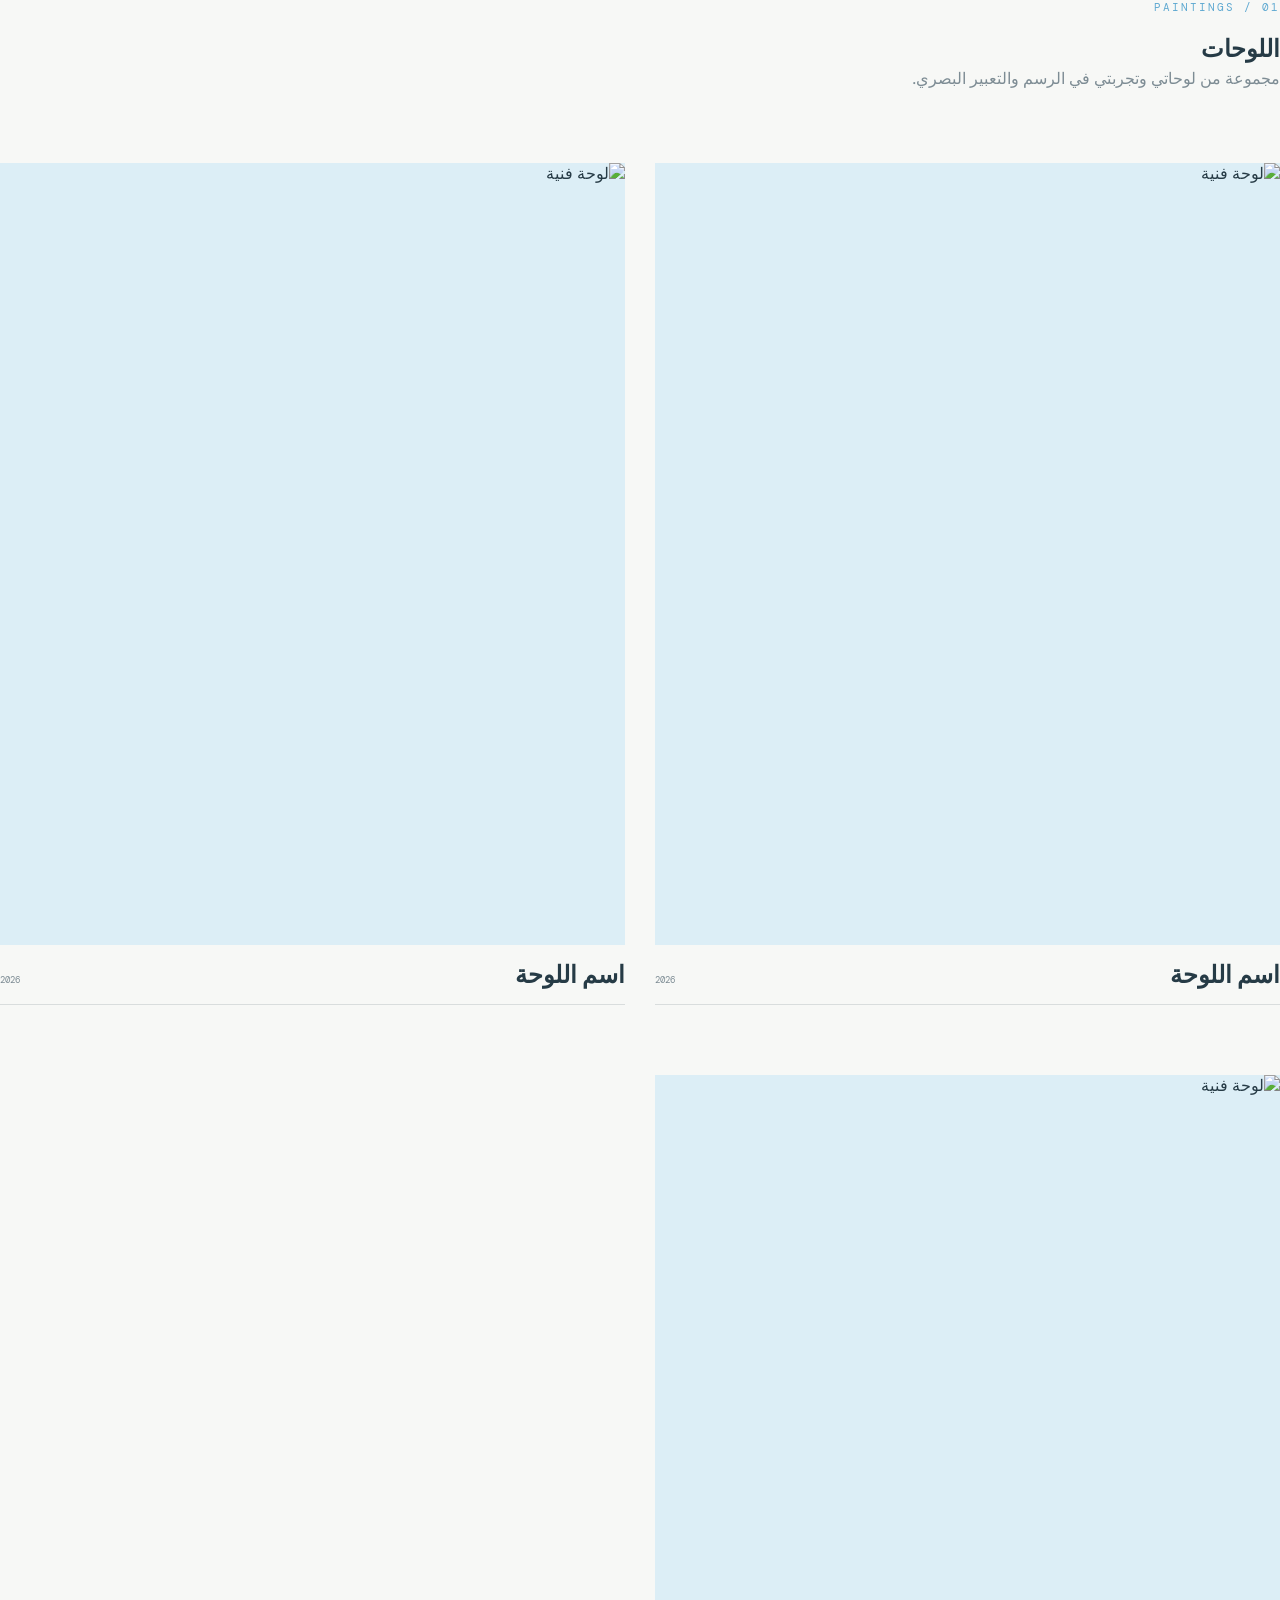
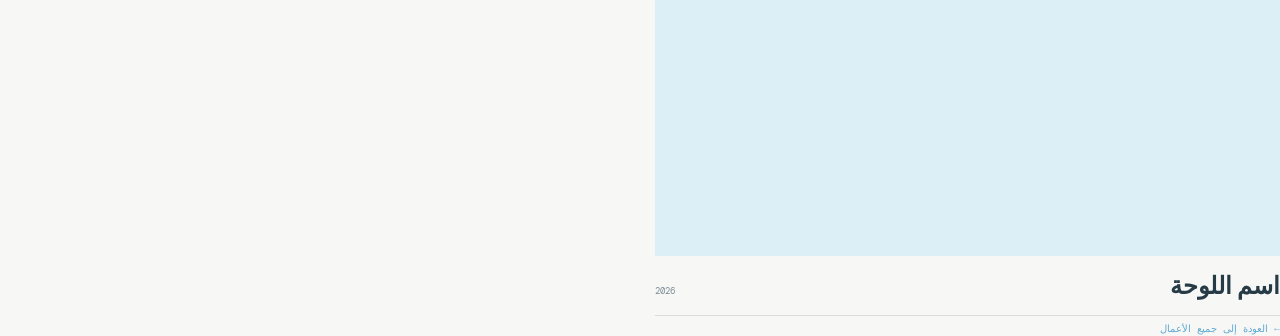
==== painting.html @ 17b0424d "first commit" ====
<!DOCTYPE html>
<html lang="ar" dir="rtl">

<head>

    <meta charset="UTF-8">

    <meta name="viewport"
          content="width=device-width, initial-scale=1.0">

    <meta name="description"
          content="رفاء صادق — مجموعة اللوحات الفنية">

    <title>اللوحات — رفاء صادق</title>

    <!-- Google Fonts -->
    <link rel="preconnect"
          href="https://fonts.googleapis.com">

    <link rel="preconnect"
          href="https://fonts.gstatic.com"
          crossorigin>

    <link href="https://fonts.googleapis.com/css2?family=Cormorant+Garamond:wght@400;500;600;700&family=DM+Mono:wght@400;500&family=Inter:wght@300;400;500;600&display=swap"
          rel="stylesheet">

    <!-- CSS -->
    <link rel="stylesheet"
          href="css/style.css">

</head>

<body>

    <main class="collection-page">

     


        <!-- عنوان المجموعة -->
        <section class="collection-header">

            <p class="eyebrow">
                01 / PAINTINGS
            </p>

            <h1>
                اللوحات
            </h1>

            <p>
                مجموعة من لوحاتي وتجربتي
                في الرسم والتعبير البصري.
            </p>

        </section>


        <!-- الأعمال -->
        <section class="collection-gallery">


            <!-- عمل 1 -->
            <article class="collection-item">

                <div class="collection-item-image">

                    <img src="assets/works/paintings/painting-01.jpg"
                         alt="لوحة فنية"
                         loading="lazy">

                </div>

                <div class="collection-item-info">

                    <h2>
                        اسم اللوحة
                    </h2>

                    <span>
                        2026
                    </span>

                </div>

            </article>


            <!-- عمل 2 -->
            <article class="collection-item">

                <div class="collection-item-image">

                    <img src="assets/works/paintings/painting-02.jpg"
                         alt="لوحة فنية"
                         loading="lazy">

                </div>

                <div class="collection-item-info">

                    <h2>
                        اسم اللوحة
                    </h2>

                    <span>
                        2026
                    </span>

                </div>

            </article>


            <!-- عمل 3 -->
            <article class="collection-item">

                <div class="collection-item-image">

                    <img src="assets/works/paintings/painting-03.jpg"
                         alt="لوحة فنية"
                         loading="lazy">

                </div>

                <div class="collection-item-info">

                    <h2>
                        اسم اللوحة
                    </h2>

                    <span>
                        2026
                    </span>

                </div>

            </article>


        </section>
        <!-- =========================
     BACK TO WORKS
========================= -->

<div class="collection-back">

    <a href="index.html#works" class="back-button">

        <span>←</span>

        <span>
            العودة إلى جميع الأعمال
        </span>

    </a>

</div>

    </main>

</body>

</html>
---- css/style.css ----
/* =========================
   ROOT
========================= */

:root {

    --cream: #f7f8f6;
    --paper: #eef3f4;

    --sky: #8fc9e8;
    --sky-dark: #5fa9d1;
    --sky-light: #dceef6;

    --ink: #263b46;
    --muted: #7d8c94;

    --white: #ffffff;

    --border: rgba(38, 59, 70, 0.14);

    --serif: "Cormorant Garamond", serif;
    --sans: "Inter", sans-serif;
    --mono: "DM Mono", monospace;

}


/* =========================
   RESET
========================= */

* {
    margin: 0;
    padding: 0;
    box-sizing: border-box;
}

html {
    scroll-behavior: smooth;
}

body {

    background: var(--cream);

    color: var(--ink);

    font-family: var(--sans);

    overflow-x: hidden;

}

img {
    max-width: 100%;
    display: block;
}

a {
    color: inherit;
    text-decoration: none;
}


/* =========================
   NAVBAR
========================= */

.navbar {

    position: fixed;

    top: 0;
    left: 0;

    width: 100%;

    padding: 25px 5vw;

    display: flex;

    justify-content: space-between;
    align-items: center;

    z-index: 1000;

    background: rgba(247, 248, 246, 0.85);

    backdrop-filter: blur(12px);

    border-bottom: 1px solid var(--border);

}

.logo {

    font-family: var(--serif);

    font-size: 30px;

    letter-spacing: 2px;

}

.logo span {
    color: var(--sky-dark);
}


.nav-links {

    display: flex;

    gap: 35px;

}

.nav-links a {

    font-family: var(--mono);

    font-size: 11px;

    text-transform: uppercase;

    letter-spacing: 1px;

    color: var(--muted);

    transition: 0.3s;

}

.nav-links a:hover {
    color: var(--sky-dark);
}


.menu-button {
    display: none;
}


/* =========================
   HERO
========================= */

.hero {

    min-height: 100vh;

    padding: 150px 6vw 40px;

    position: relative;

    overflow: hidden;

    display: flex;

    flex-direction: column;

    justify-content: space-between;

}


.hero-top,
.hero-bottom {

    display: flex;

    justify-content: space-between;

    font-family: var(--mono);

    font-size: 10px;

    letter-spacing: 1.5px;

    color: var(--muted);

}


.hero-content {

    display: grid;

    grid-template-columns: 1fr 1fr;

    align-items: center;

    max-width: 1300px;

    width: 100%;

    margin: auto;

}


.hero-title {
    position: relative;
    z-index: 2;
}


.small-label,
.eyebrow {

    font-family: var(--mono);

    font-size: 11px;

    text-transform: uppercase;

    letter-spacing: 2px;

    color: var(--sky-dark);

    margin-bottom: 20px;

}


.hero-title h1 {

    font-family: var(--serif);

    font-size: clamp(100px, 15vw, 220px);

    font-weight: 500;

    line-height: 0.65;

    letter-spacing: -8px;

}


.hero-title h1 span {

    display: block;

    margin-left: 130px;

    margin-top: 35px;

    font-family: var(--serif);

    font-style: italic;

    font-size: 0.48em;

    letter-spacing: -2px;

    color: var(--sky-dark);

}


.hero-description {

    max-width: 380px;

    line-height: 1.8;

    color: var(--muted);

    font-size: 14px;

    margin: 50px 0 30px 10px;

}


.primary-button {

    display: inline-flex;

    gap: 30px;

    align-items: center;

    padding: 15px 22px;

    border: 1px solid var(--ink);

    font-family: var(--mono);

    font-size: 11px;

    text-transform: uppercase;

    transition: 0.3s;

}


.primary-button:hover {

    background: var(--ink);

    color: white;

}


.hero-character {

    position: relative;

    display: flex;

    justify-content: center;

}


.character-frame {

    width: min(480px, 90%);

    position: relative;

}


.character-frame::before {

    content: "";

    position: absolute;

    inset: 7% -5% 0 5%;

    background: var(--sky-light);

    border-radius: 50% 50% 20% 20%;

    z-index: -1;

}


.character-frame img {

    width: 100%;

    filter: saturate(0.9);

}


.character-note {

    position: absolute;

    right: -10px;

    bottom: 30px;

    font-family: var(--serif);

    font-style: italic;

    font-size: 17px;

    color: var(--sky-dark);
transform: rotate(-4deg);

}


.hero-bottom {
    margin-top: 30px;
}


/* =========================
   DECORATION
========================= */

.hero-watercolor {

    position: absolute;

    border-radius: 50%;

    filter: blur(2px);

    opacity: 0.35;

    pointer-events: none;

}

.watercolor-one {

    width: 350px;
    height: 250px;

    background: var(--sky);

    top: 15%;
    right: -150px;

    transform: rotate(-20deg);

}

.watercolor-two {

    width: 280px;
    height: 200px;

    background: var(--sky-light);

    bottom: 5%;
    left: -130px;

    transform: rotate(20deg);

}


/* =========================
   GENERAL SECTION
========================= */

.section {

    padding: 140px 7vw;

    position: relative;

}


.section-number {

    font-family: var(--mono);

    font-size: 11px;

    color: var(--sky-dark);

    position: absolute;

    left: 7vw;

    top: 50px;

}


.section-heading {

    max-width: 900px;

    margin-left: 8vw;

}


.section-heading h2,
.works-heading h2,
.skills h2,
.tools h2,
.contact h2 {

    font-family: var(--serif);

    font-weight: 500;

    font-size: clamp(60px, 8vw, 120px);

    line-height: 0.9;

}


h2 em {

    color: var(--sky-dark);

    font-style: italic;

}


/* =========================
   ABOUT
========================= */

.about {

    background: var(--paper);

}


.about-grid {

    display: grid;

    grid-template-columns: 1.5fr 0.7fr;

    gap: 15vw;

    margin: 100px 8vw 0;

}


.about-text {

    max-width: 700px;

}


.large-text {

    font-family: var(--serif);

    font-size: 30px;

    line-height: 1.3;

    margin-bottom: 30px;

}


.about-text p:not(.large-text) {

    color: var(--muted);

    line-height: 1.9;

    margin-bottom: 20px;

}


.about-note {

    border-top: 1px solid var(--border);

    padding-top: 20px;

}


.about-note span {

    font-family: var(--mono);

    color: var(--sky-dark);

    font-size: 11px;

}


.about-note ul {

    list-style: none;

    margin-top: 20px;

}


.about-note li {

    padding: 10px 0;

    border-bottom: 1px solid var(--border);

    font-size: 14px;

}


/* =========================
   WORKS
========================= */

.works {

    background: var(--cream);

}


.works-heading {

    display: flex;

    justify-content: space-between;

    align-items: end;

    margin-left: 8vw;

    margin-bottom: 70px;

}


.works-intro {

    max-width: 300px;

    color: var(--muted);

    line-height: 1.7;

}


.filters {

    margin-left: 8vw;

    display: flex;

    flex-wrap: wrap;

    gap: 10px;

    margin-bottom: 60px;

}


.filter {

    background: transparent;

    border: 1px solid var(--border);

    padding: 10px 15px;

    font-family: var(--mono);

    font-size: 10px;

    text-transform: uppercase;

    color: var(--muted);

    cursor: pointer;

    transition: 0.3s;

}


.filter:hover,
.filter.active {

    background: var(--sky);

    border-color: var(--sky);

    color: var(--ink);

}


.gallery {

    margin-left: 8vw;

    display: grid;

    grid-template-columns: repeat(12, 1fr);

    gap: 50px 25px;

}


.art-card {

    grid-column: span 4;

    opacity: 1;

    transition: 0.5s;

}


.art-card.large {
    grid-column: span 7;
}


.art-card.wide {
    grid-column: span 7;
}


.art-card.hidden {

    opacity: 0;

    transform: scale(0.96);

    pointer-events: none;

    position: absolute;

}


.art-image {

    position: relative;

    overflow: hidden;

    background: var(--sky-light);

    aspect-ratio: 4 / 5;

}


.large .art-image {

    aspect-ratio: 16 / 11;

}


.wide .art-image {

    aspect-ratio: 16 / 10;

}


.art-image img {

    width: 100%;

    height: 100%;

    object-fit: cover;

    transition: transform 0.7s;

}


.art-card:hover img {
    transform: scale(1.04);
}


.art-number {

    position: absolute;

    top: 15px;
    right: 15px;

    background: rgba(255,255,255,0.8);

    padding: 7px 9px;

    font-family: var(--mono);

    font-size: 9px;

}


.art-info {

    display: flex;

    justify-content: space-between;
padding: 15px 0;

    border-bottom: 1px solid var(--border);

}


.art-info h3 {

    font-family: var(--serif);

    font-size: 23px;

    font-weight: 500;

}


.art-info p,
.art-info > span {

    font-family: var(--mono);

    color: var(--muted);

    font-size: 9px;

    margin-top: 5px;

}


.code-art {

    display: grid;

    place-items: center;

    background:

        linear-gradient(
            135deg,
            var(--sky-light),
            var(--sky)
        );

}


.code-symbol {

    font-family: var(--mono);

    font-size: 70px;

    color: var(--ink);

}


/* =========================
   STATEMENT
========================= */

.statement {

    min-height: 80vh;

    padding: 15vh 10vw;

    display: flex;

    flex-direction: column;

    align-items: center;

    justify-content: center;

    text-align: center;

    background: var(--sky-light);

}


.statement-mark {

    font-family: var(--serif);

    font-size: 100px;

    color: var(--sky-dark);

    line-height: 0.5;

}


blockquote {

    max-width: 950px;

    font-family: var(--serif);

    font-size: clamp(45px, 6vw, 85px);

    line-height: 1;

    margin: 40px 0;

}


blockquote span {

    color: var(--sky-dark);

    font-style: italic;

}


.statement p {

    font-family: var(--mono);

    font-size: 11px;

}


/* =========================
   PROCESS
========================= */

.process {

    background: var(--cream);

}


.process-grid {

    margin: 100px 8vw 0;

    display: grid;

    grid-template-columns: repeat(4, 1fr);

    border-top: 1px solid var(--border);

}


.process-item {

    padding: 30px 25px;

    border-right: 1px solid var(--border);

    min-height: 300px;

}


.process-item:last-child {
    border-right: none;
}


.process-item > span {

    font-family: var(--mono);

    font-size: 10px;

    color: var(--sky-dark);

}


.process-icon {

    font-size: 35px;

    color: var(--sky-dark);

    margin: 50px 0 20px;

}


.process-item h3 {

    font-family: var(--serif);

    font-size: 32px;

    font-weight: 500;

}


.process-item p {

    color: var(--muted);

    font-size: 13px;

    line-height: 1.7;

    margin-top: 10px;

}


/* =========================
   SKILLS
========================= */

.skills {

    background: var(--paper);

}


.skills-layout {

    display: grid;

    grid-template-columns: 0.8fr 1.2fr;

    gap: 10vw;

    margin-left: 8vw;

}


.skills-list {

    border-top: 1px solid var(--border);

}


.skill-row {

    display: grid;

    grid-template-columns: 50px 1fr auto;

    gap: 20px;

    align-items: center;

    padding: 22px 0;

    border-bottom: 1px solid var(--border);

}


.skill-row span,
.skill-row small {

    font-family: var(--mono);

    color: var(--sky-dark);

    font-size: 10px;

}


.skill-row strong {

    font-family: var(--serif);

    font-size: 25px;

    font-weight: 500;

}


/* =========================
   TOOLS
========================= */

.tools {

    padding: 100px 7vw;

}


.tools-header {

    margin-left: 8vw;

    margin-bottom: 60px;

}


.tools-grid {

    margin-left: 8vw;

    display: grid;

    grid-template-columns: repeat(6, 1fr);

    gap: 15px;

}


.tool {

    border: 1px solid var(--border);

    padding: 30px 15px;

    text-align: center;

    transition: 0.3s;

}


.tool:hover {

    background: var(--sky-light);

    transform: translateY(-5px);

}


.tool-symbol {

    display: grid;

    place-items: center;

    width: 55px;

    height: 55px;

    margin: auto;

    background: var(--ink);

    color: white;

    font-family: var(--mono);

    font-size: 16px;

}


.tool p {

    font-family: var(--mono);

    font-size: 9px;

    margin-top: 15px;

}


/* =========================
   CONTACT
========================= */

.contact {

    min-height: 90vh;

    background: var(--sky-light);

    display: grid;

    grid-template-columns: 1fr 0.5fr;

    align-items: center;

    gap: 10vw;

}


.contact-content {

    margin-left: 8vw;

}


.contact-description {

    max-width: 500px;
color: var(--muted);

    line-height: 1.8;

    margin: 40px 0;

}


.contact-details {

    border-left: 1px solid var(--border);

    padding-left: 40px;

}


.contact-details p {

    font-family: var(--mono);

    font-size: 10px;

    color: var(--muted);

    margin: 25px 0;

    line-height: 1.8;

}


.contact-details a {

    color: var(--ink);

}


.contact-details a:hover {
    color: var(--sky-dark);
}


/* =========================
   FOOTER
========================= */

footer {

    position: relative;

    background: var(--ink);

    color: var(--cream);

    padding: 80px 7vw 30px;

    overflow: hidden;

}


.footer-character {

    position: absolute;

    right: 8vw;

    bottom: 0;

    width: 230px;

    opacity: 0.9;

}


.footer-main {

    min-height: 300px;

    display: flex;

    flex-direction: column;

    justify-content: center;

}


.footer-main h2 {

    font-family: var(--serif);

    font-size: 130px;

    font-weight: 400;

    line-height: 0.7;

}


.footer-main p {

    margin-top: 30px;

    font-family: var(--mono);

    font-size: 10px;

    color: var(--sky);

}


.footer-bottom {

    border-top: 1px solid rgba(255,255,255,0.15);

    padding-top: 20px;

    display: flex;

    justify-content: space-between;

    font-family: var(--mono);

    font-size: 9px;

    color: #9daab0;

}


/* =========================
   RESPONSIVE
========================= */

@media (max-width: 900px) {

    .nav-links {
        display: none;
    }

    .menu-button {
        display: flex;

        flex-direction: column;

        gap: 5px;

        border: none;

        background: none;

        cursor: pointer;
    }

    .menu-button span {

        width: 25px;
        height: 1px;

        background: var(--ink);

    }


    .hero-content {

        grid-template-columns: 1fr;

        text-align: center;

    }


    .hero-title {
        margin-bottom: 50px;
    }


    .hero-title h1 {
        font-size: 110px;
    }


    .hero-title h1 span {
        margin-left: 70px;
    }


    .hero-description {
        margin-left: auto;
        margin-right: auto;
    }


    .hero-character {
        max-width: 500px;
        margin: auto;
    }


    .about-grid,
    .skills-layout,
    .contact {

        grid-template-columns: 1fr;

    }


    .about-grid {
        gap: 60px;
    }


    .works-heading {
        flex-direction: column;

        align-items: start;

        gap: 30px;
    }


    .gallery {
        grid-template-columns: 1fr 1fr;
    }


    .art-card,
    .art-card.large,
    .art-card.wide {
        grid-column: span 1;
    }


    .process-grid {
        grid-template-columns: 1fr 1fr;
    }


    .tools-grid {
        grid-template-columns: repeat(3, 1fr);
    }


    .contact-details {
        border-left: none;

        border-top: 1px solid var(--border);

        padding: 30px 0;

        margin-left: 8vw;
    }

}


@media (max-width: 600px) {

    .hero {
        padding-left: 25px;
        padding-right: 25px;
    }


    .hero-top,
    .hero-bottom {
        font-size: 8px;
    }


    .hero-title h1 {
        font-size: 75px;
        letter-spacing: -4px;
    }


    .hero-title h1 span {
        margin-left: 40px;
    }


    .section {
        padding: 100px 25px;
    }


    .section-heading,
    .works-heading,
    .filters,
    .gallery,
    .process-grid,
    .skills-layout,
    .tools-header,
    .tools-grid {
        margin-left: 0;
    }


    .section-heading h2,
    .works-heading h2,
    .skills h2,
    .tools h2,
    .contact h2 {
        font-size: 65px;
    }


    .gallery {
        grid-template-columns: 1fr;
    }


    .art-card,
    .art-card.large,
    .art-card.wide {
        grid-column: span 1;
    }


    .process-grid {
        grid-template-columns: 1fr;
    }


    .process-item {
        border-right: none;

        border-bottom: 1px solid var(--border);
    }


    .tools-grid {
        grid-template-columns: repeat(2, 1fr);
    }


    .footer-character {
        opacity: 0.3;
        right: -30px;
    }
.footer-main h2 {
        font-size: 80px;
    }


    .footer-bottom {
        flex-direction: column;
        gap: 10px;
    }

}

#

/* =========================
   SCROLL REVEAL
========================= */

.reveal {

    opacity: 0;

    transform: translateY(30px);

    transition:
        opacity 0.8s ease,
        transform 0.8s ease;

}


.reveal.revealed {

    opacity: 1;

    transform: translateY(0);

}


/* =========================
   MOBILE NAV
========================= */

@media (max-width: 900px) {

    .nav-links.mobile-open {

        display: flex;

        position: absolute;

        top: 80px;

        left: 0;

        width: 100%;

        padding: 30px;

        flex-direction: column;

        gap: 20px;

        background: var(--cream);

        border-bottom: 1px solid var(--border);

    }

}

/* =========================
   ARABIC / RTL
========================= */

body {
    direction: rtl;
}


/* Navigation */

.navbar {
    direction: rtl;
}


/* Hero */

.hero {
    direction: rtl;
}

.hero-top,
.hero-bottom {
    direction: rtl;
}

.hero-title {
    text-align: right;
}

.hero-description {
    margin-right: 10px;
    margin-left: 0;
}


/* About */

.about-grid {
    direction: rtl;
}

.about-note {
    text-align: right;
}


/* Works */
/* =========================
   WORK CATEGORIES
========================= */

.work-categories {

    margin-left: 8vw;

    display: grid;

    grid-template-columns: repeat(2, 1fr);

    gap: 35px 25px;

}


.work-category {

    cursor: pointer;

    position: relative;

}


.category-image {

    position: relative;

    overflow: hidden;

    aspect-ratio: 16 / 10;

    background: var(--sky-light);

}


.category-image img {

    width: 100%;

    height: 100%;

    object-fit: cover;

    transition:
        transform 0.8s ease,
        filter 0.8s ease;

}


.work-category:hover
.category-image img {

    transform: scale(1.05);

}


/* =========================
   CATEGORY OVERLAY
========================= */

.category-overlay {

    position: absolute;

    inset: 0;

    display: flex;

    flex-direction: column;

    justify-content: flex-end;

    padding: 30px;

    color: white;

    background:
        linear-gradient(
            to top,
            rgba(38, 59, 70, 0.85),
            rgba(38, 59, 70, 0.05) 70%
        );

}


.category-overlay span {

    font-family: var(--mono);

    font-size: 10px;

    margin-bottom: 10px;

}


.category-overlay h3 {

    font-family: var(--serif);

    font-size: 42px;

    font-weight: 500;

    line-height: 1;

}


.category-overlay p {

    font-family: var(--mono);

    font-size: 10px;

    margin-top: 10px;

    opacity: 0.85;

}


.category-overlay strong {

    font-size: 15px;

    margin-right: 8px;

}


/* =========================
   CODE COVER
========================= */

.code-category {

    display: flex;

    align-items: center;

    justify-content: center;

    background:
        linear-gradient(
            135deg,
            var(--sky-light),
            var(--sky)
        );

}


.code-symbol-large {

    font-family: var(--mono);

    font-size: 100px;

    color: var(--ink);

    opacity: 0.8;

}


/* =========================
   COLLECTION VIEW
========================= */

.collection-view {

    display: none;

    margin-left: 8vw;

    margin-top: 110px;

}


.collection-view.open {

    display: block;

}


/* =========================
   BACK BUTTON
========================= */

.back-button {

    border: none;

    background: none;

    padding: 0;

    font-family: var(--mono);

    font-size: 10px;

    color: var(--sky-dark);

    cursor: pointer;

    margin-bottom: 60px;

    transition: 0.3s;

}


.back-button:hover {

    color: var(--ink);

    transform: translateX(5px);

}


/* =========================
   COLLECTION HEADER
========================= */

.collection-header {

    max-width: 800px;

    margin-bottom: 70px;

}


.collection-header h2 {

    font-family: var(--serif);

    font-size: clamp(65px, 9vw, 120px);

    line-height: 0.9;

    font-weight: 500;

    margin: 20px 0 30px;

}


.collection-header h2 em {

    color: var(--sky-dark);

    font-style: italic;

}


.collection-header > p:last-child {

    max-width: 520px;

    color: var(--muted);

    line-height: 1.9;

}


/* =========================
   COLLECTION GALLERY
========================= */

.collection-gallery {

    display: grid;

    grid-template-columns: repeat(2, 1fr);

    gap: 70px 30px;

}


.collection-item {

    overflow: hidden;

}


.collection-item.large {

    grid-column: span 2;

}


.collection-item-image {

    overflow: hidden;

    background: var(--sky-light);

    aspect-ratio: 4 / 5;

}


.collection-item.large
.collection-item-image {

    aspect-ratio: 16 / 10;

}


.collection-item-image img {

    width: 100%;

    height: 100%;

    object-fit: cover;

    transition:
        transform 0.7s ease;

}


.collection-item:hover
.collection-item-image img {

    transform: scale(1.03);

}


.collection-item-info {

    display: flex;

    align-items: baseline;

    justify-content: space-between;

    padding: 15px 0;

    border-bottom: 1px solid var(--border);

}


.collection-item-info h3 {

    font-family: var(--serif);

    font-size: 27px;

    font-weight: 500;

}


.collection-item-info span {font-family: var(--mono);

    font-size: 9px;

    color: var(--muted);

}

/* Process */

.process {
    direction: rtl;
}

.process-grid {
    direction: rtl;
}

.process-item {
    text-align: right;
}


/* Skills */

.skills {
    direction: rtl;
}

.skills-layout {
    direction: rtl;
}

.skill-row {
    direction: rtl;
}


/* Tools */

.tools {
    direction: rtl;
}

.tools-header {
    text-align: right;
}


/* Contact */

.contact {
    direction: rtl;
}

.contact-content {
    text-align: right;
}

.contact-details {
    text-align: right;
}


/* Footer */

footer {
    direction: rtl;
}

.footer-main {
    text-align: right;
}

@media (max-width: 900px) {

    .work-categories {

        grid-template-columns: 1fr;

        margin-left: 0;

    }


    .category-overlay h3 {

        font-size: 36px;

    }


    .collection-view {

        margin-left: 0;

    }


    .collection-gallery {

        grid-template-columns: 1fr;

    }


    .collection-item.large {

        grid-column: span 1;

    }

}


@media (max-width: 600px) {

    .category-image {

        aspect-ratio: 4 / 3;

    }


    .category-overlay {

        padding: 20px;

    }


    .category-overlay h3 {

        font-size: 32px;

    }


    .code-symbol-large {

        font-size: 70px;

    }


    .collection-header h2 {

        font-size: 65px;

    }

}
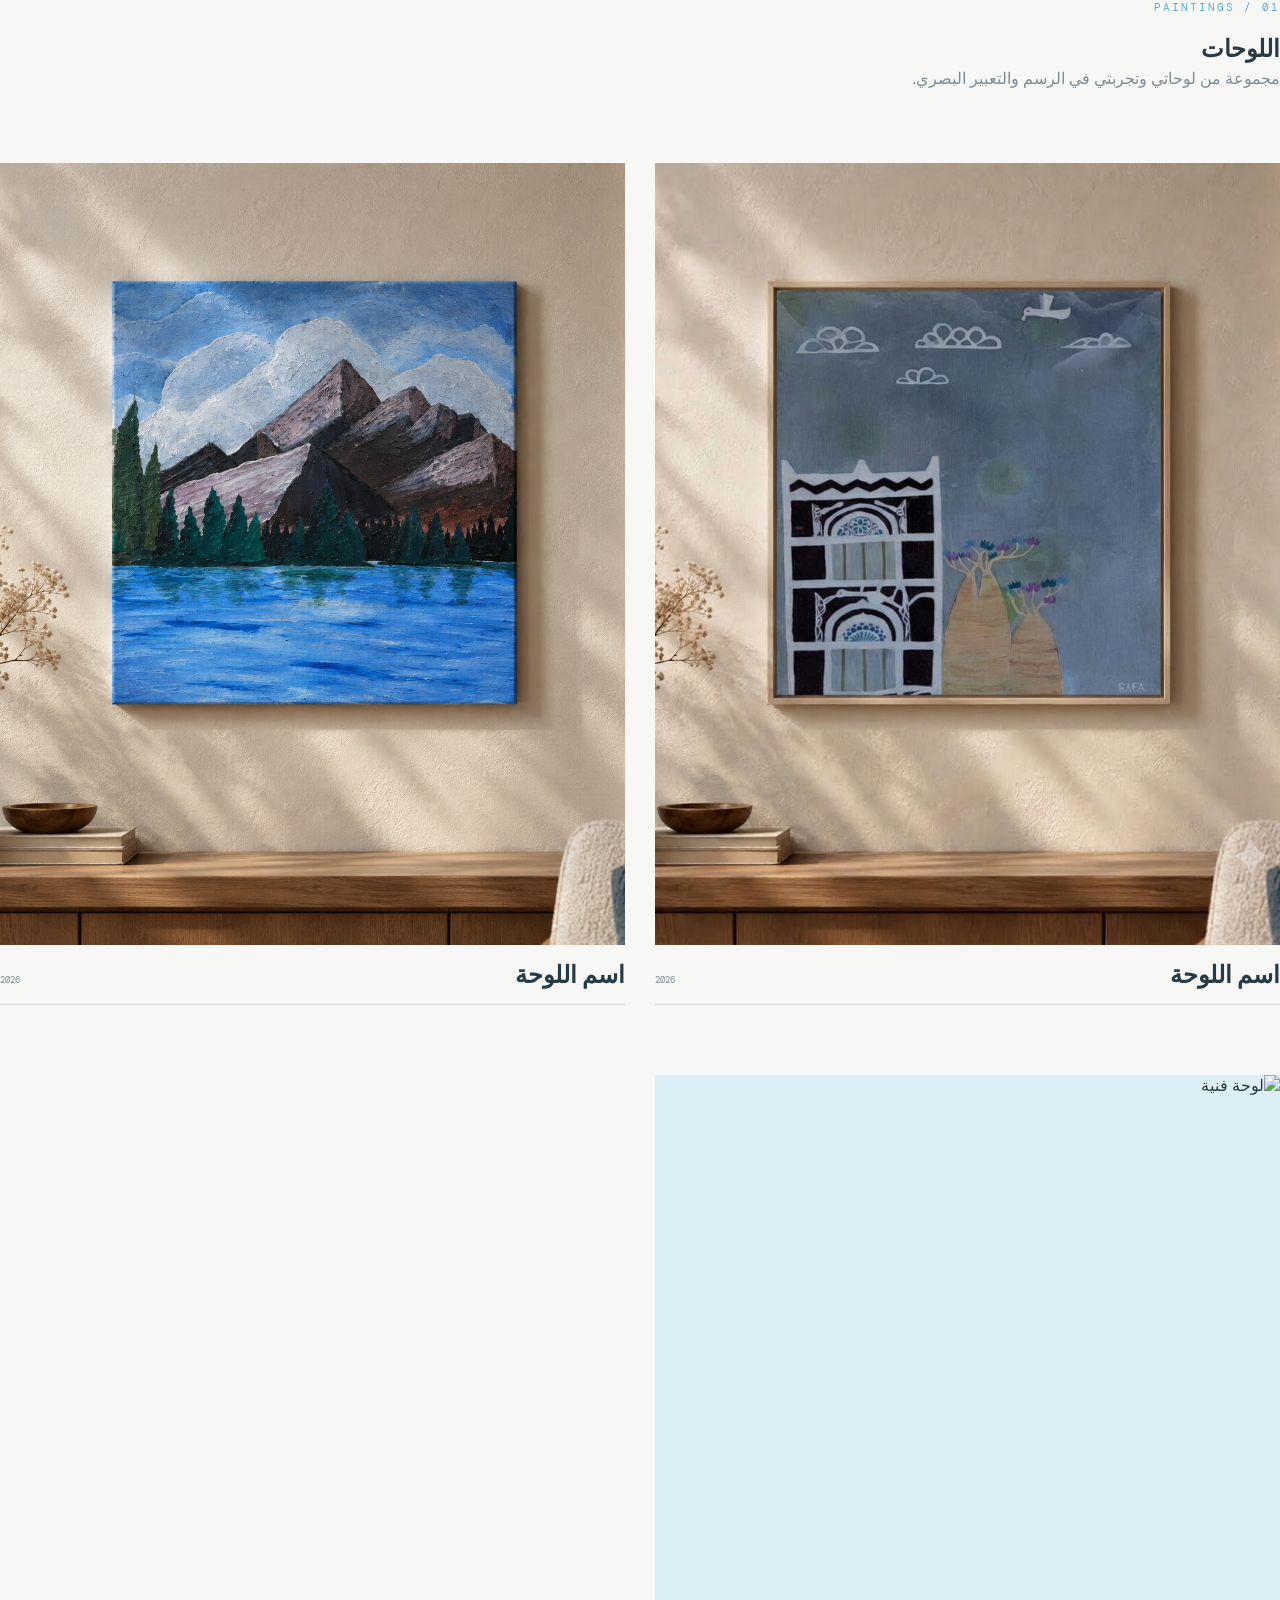
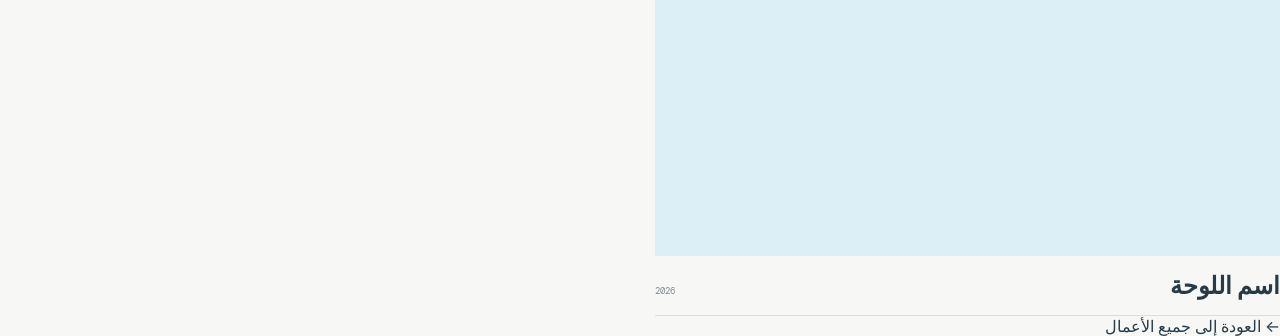
==== commit 251576c2: "update ceramics order modal" ====
--- a/painting.html
+++ b/painting.html
@@ -65,7 +65,7 @@
 
                 <div class="collection-item-image">
 
-                    <img src="assets/works/paintings/painting-01.jpg"
+                    <img src="imges/paintings/painting-01.png"
                          alt="لوحة فنية"
                          loading="lazy">
 
@@ -91,7 +91,7 @@
 
                 <div class="collection-item-image">
 
-                    <img src="assets/works/paintings/painting-02.jpg"
+                    <img src="imges/paintings/painting-02.png"
                          alt="لوحة فنية"
                          loading="lazy">
 
--- a/css/style.css
+++ b/css/style.css
@@ -882,7 +882,7 @@
     line-height: 0.5;
 
 }
-
+.back-button
 
 blockquote {
 
@@ -1862,36 +1862,37 @@
 /* =========================
    BACK BUTTON
 ========================= */
-
-.back-button {
-
-    border: none;
-
-    background: none;
-
-    padding: 0;
-
-    font-family: var(--mono);
-
-    font-size: 10px;
-
-    color: var(--sky-dark);
-
-    cursor: pointer;
-
-    margin-bottom: 60px;
-
-    transition: 0.3s;
-
-}
-
-
-.back-button:hover {
-
-    color: var(--ink);
-
-    transform: translateX(5px);
-
+/* تنسيق زر العودة المكبر */
+.back-btn {
+  display: inline-flex;
+  align-items: center;
+  gap: 12px;
+  padding: 14px 28px;
+  font-size: 1.2rem; /* تكبير الخط */
+  font-weight: bold;
+  color: #ffffff;
+  background-color: #222222; /* لون الخلفية */
+  border-radius: 50px; /* زوايا دائرية بسيطة */
+  text-decoration: none;
+  margin: 20px 0;
+  box-shadow: 0 4px 12px rgba(0, 0, 0, 0.15); /* ظل لإبراز الزر */
+  transition: all 0.3s ease;
+}
+
+/* تأثير عند مرور الماوس على الزر */
+.back-btn:hover {
+  background-color: #000000;
+  transform: translateY(-3px); /* رفعة بسيطة للأعلى */
+  box-shadow: 0 6px 18px rgba(0, 0, 0, 0.25);
+}
+
+.back-btn .arrow {
+  font-size: 1.4rem;
+  transition: transform 0.3s ease;
+}
+
+.back-btn:hover .arrow {
+  transform: translateX(5px); /* تحريك السهم عند التأشير */
 }
 
 
@@ -2062,47 +2063,100 @@
 }
 
 
-/* Skills */
-
-.skills {
-    direction: rtl;
-}
-
-.skills-layout {
-    direction: rtl;
-}
-
-.skill-row {
-    direction: rtl;
-}
-
-
-/* Tools */
-
-.tools {
-    direction: rtl;
-}
-
-.tools-header {
-    text-align: right;
-}
+
 
 
 /* Contact */
 
-.contact {
-    direction: rtl;
-}
-
-.contact-content {
-    text-align: right;
-}
-
-.contact-details {
-    text-align: right;
-}
-
-
+/* تنسيق قسم التواصل */
+/* تنسيق قسم التواصل الرئيسي */
+/* قسم التواصل موحد الألوان */
+.contact-section {
+  padding: 60px 20px;
+  text-align: center;
+  border-top: 1px solid rgba(0, 0, 0, 0.08);
+  margin-top: 60px;
+}
+
+.contact-section h2 {
+  font-size: 2rem;
+  margin-bottom: 10px;
+  color: #111111;
+}
+
+.contact-section p {
+  font-size: 1rem;
+  color: #666666;
+  margin-bottom: 35px;
+}
+
+/* التنسيق الشبكي للأزرار */
+.social-links {
+  display: flex;
+  justify-content: center;
+  gap: 16px;
+  flex-wrap: wrap;
+}
+
+/* تنسيق زر التواصل الحيادي */
+.social-btn {
+  display: inline-flex;
+  align-items: center;
+  gap: 12px;
+  padding: 14px 22px;
+  border-radius: 12px;
+  color: #111111; /* لون النص الافتراضي للموقع */
+  background-color: #ffffff;
+  border: 1px solid #e5e5e5; /* إطار هادئ بدون ألوان فاقعة */
+  text-decoration: none;
+  transition: all 0.25s ease;
+  min-width: 210px;
+}
+
+/* أيقونات SVG */
+.social-icon {
+  width: 22px;
+  height: 22px;
+  fill: #111111; /* لون الأيقونة موحد مع النص */
+  transition: fill 0.25s ease;
+}
+
+.btn-text {
+  display: flex;
+  flex-direction: column;
+  text-align: right;
+}
+
+.platform-name {
+  font-size: 0.8rem;
+  color: #777777;
+}
+
+.handle-name {
+  font-size: 0.95rem;
+  font-weight: 600;
+  color: #111111;
+}
+
+/* التفاعل عند التأشير (Hover) */
+.social-btn:hover {
+  background-color: #111111; /* يعكس اللون للداكن عند التأشير */
+  border-color: #111111;
+  transform: translateY(-2px);
+  box-shadow: 0 4px 12px rgba(0, 0, 0, 0.08);
+}
+
+.social-btn:hover .platform-name {
+  color: #cccccc;
+}
+
+.social-btn:hover .handle-name {
+  color: #ffffff;
+}
+
+.social-btn:hover .social-icon {
+  fill: #ffffff; /* تحول الأيقونة إلى الأبيض عند التأشير */
+}
 /* Footer */
 
 footer {
@@ -2190,4 +2244,6 @@
 
     }
 
-}+}
+
+
